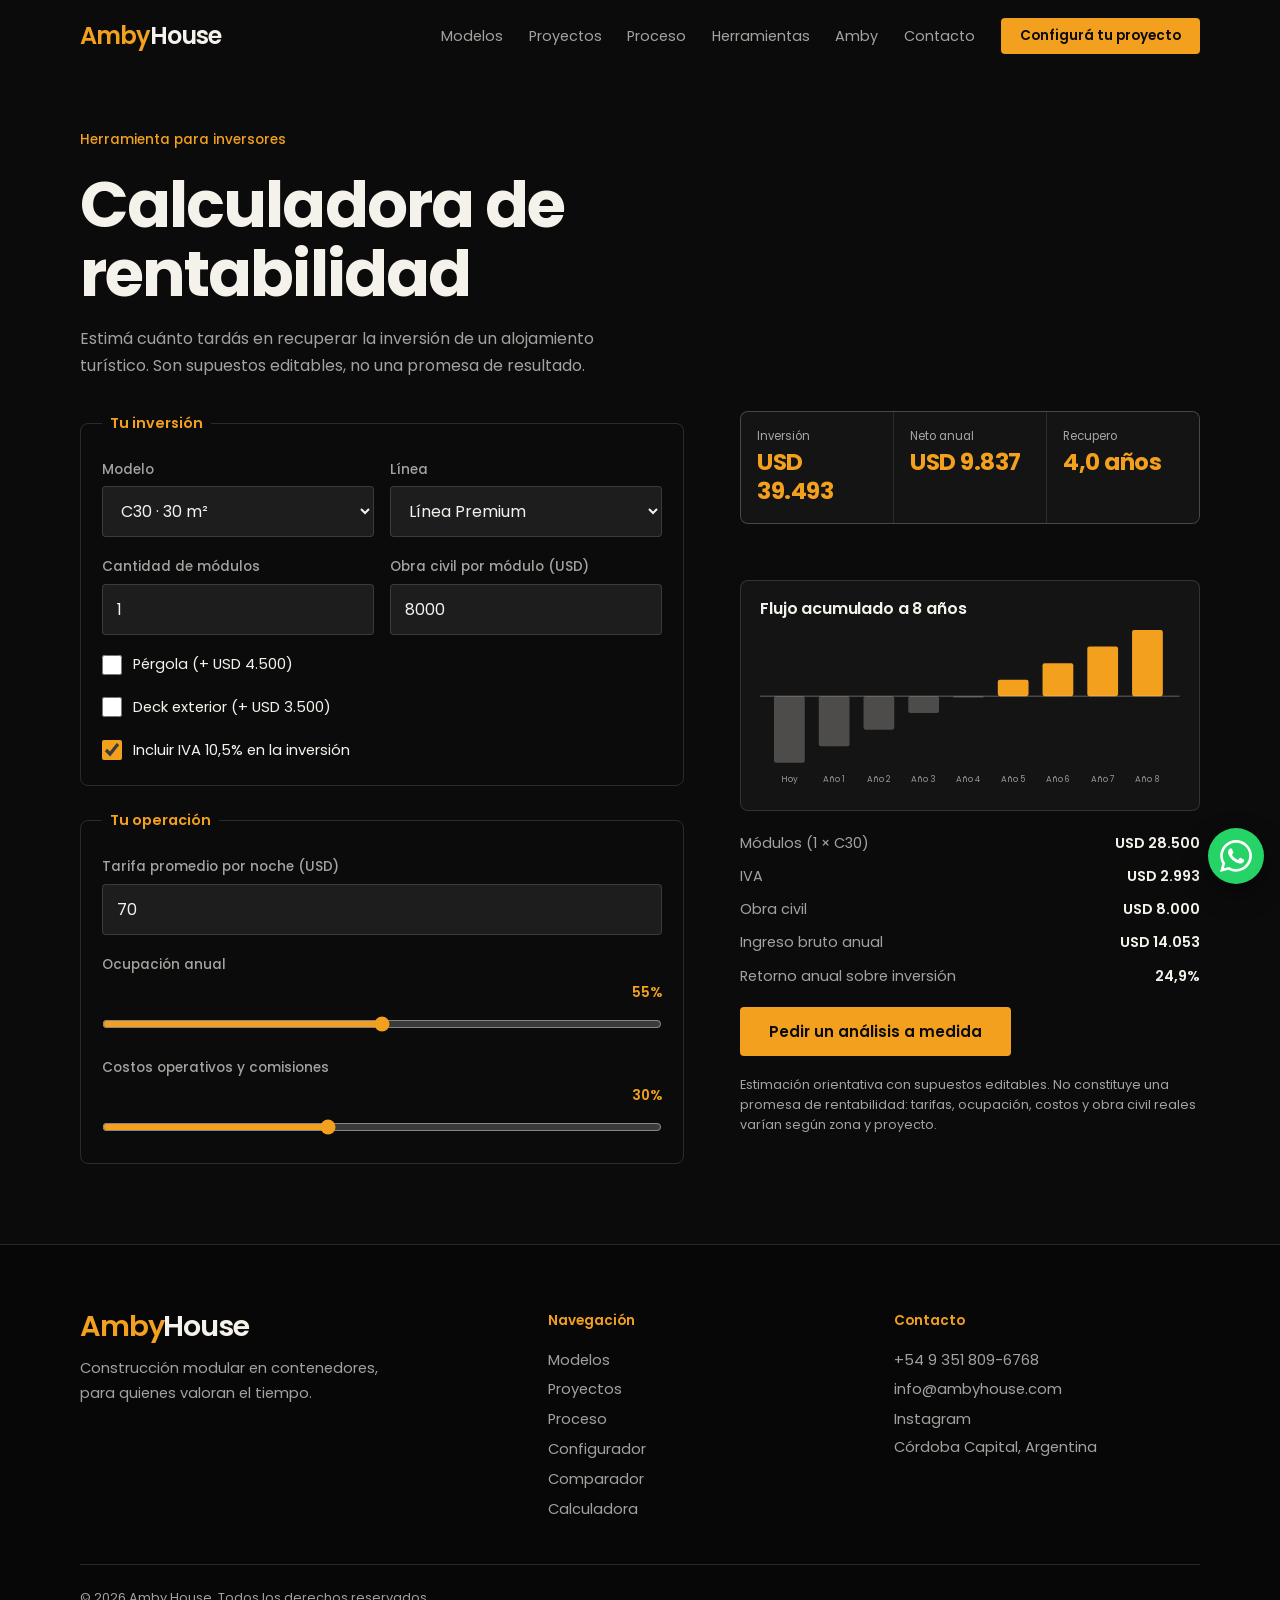
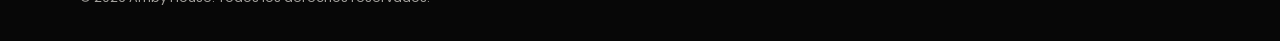
==== calculadora.html @ 0f4a75ae "update" ====
<!DOCTYPE html>
<html lang="es-AR"><head><meta charset="utf-8"><meta name="viewport" content="width=device-width,initial-scale=1,viewport-fit=cover">
<title>Calculadora de rentabilidad | Amby House</title><meta name="description" content="Estimá el retorno de un alojamiento turístico con módulos Amby House: inversión, ingreso anual y años de recupero."><meta name="theme-color" content="#0B0B0B">
<link rel="icon" href="data:image/svg+xml,%3Csvg xmlns='http://www.w3.org/2000/svg' viewBox='0 0 64 64'%3E%3Crect width='64' height='64' rx='12' fill='%230B0B0B'/%3E%3Cpath d='M12 50 32 12l20 38h-9L32 28 21 50z' fill='%23F2A01E'/%3E%3C/svg%3E">
<link rel="preload" href="fonts/poppins-400.woff" as="font" type="font/woff" crossorigin>
<link rel="preload" href="fonts/poppins-600.woff" as="font" type="font/woff" crossorigin>
<link rel="stylesheet" href="css/styles.css">
</head><body data-p="calc"><a class="skip" href="#c">Saltar al contenido</a><div id="hd"></div>
<main id="c" class="pg"><div class="wrap"><p class="eye">Herramienta para inversores</p><h1>Calculadora de rentabilidad</h1><p class="lead">Estimá cuánto tardás en recuperar la inversión de un alojamiento turístico. Son supuestos editables, no una promesa de resultado.</p>
<div class="calc"><div class="kp" id="kp"></div>
<div class="ci"><fieldset><legend>Tu inversión</legend><div class="row2"><label>Modelo<select id="im"></select></label><label>Línea<select id="il"></select></label></div><div class="row2"><label>Cantidad de módulos<input id="ic" type="number" min="1" max="30" value="1" inputmode="numeric"></label><label>Obra civil por módulo (USD)<input id="io" type="number" min="0" step="500" inputmode="numeric"></label></div><label class="chk"><input type="checkbox" id="ip"> Pérgola (+ USD 4.500)</label><label class="chk"><input type="checkbox" id="id"> Deck exterior (+ USD 3.500)</label><label class="chk"><input type="checkbox" id="iv" checked> Incluir IVA 10,5% en la inversión</label></fieldset>
<fieldset><legend>Tu operación</legend><label>Tarifa promedio por noche (USD)<input id="it" type="number" min="10" step="5" inputmode="numeric"></label><label>Ocupación anual<div class="rg"><span></span><output id="oo"></output></div><input id="ioc" type="range" min="15" max="95" step="1"></label><label>Costos operativos y comisiones<div class="rg"><span></span><output id="ok"></output></div><input id="ik" type="range" min="10" max="60" step="1"></label></fieldset></div>
<div class="cr"><div class="chart"><h3>Flujo acumulado a 8 años</h3><div id="ch"></div></div><dl class="bd" id="bd"></dl><div class="acts"><a class="btn" id="cw" href="#" target="_blank" rel="noopener">Pedir un análisis a medida</a></div><p class="disc">Estimación orientativa con supuestos editables. No constituye una promesa de rentabilidad: tarifas, ocupación, costos y obra civil reales varían según zona y proyecto.</p></div></div></div></main><div id="ft"></div>
<script src="js/data.js" defer></script><script src="js/main.js" defer></script><script src="js/pages.js" defer></script></body></html>
---- css/styles.css ----
/* Fuentes propias (sin depender de Google Fonts) */
@font-face{font-family:'Poppins';font-style:normal;font-weight:400;font-display:swap;src:url('../fonts/poppins-400.woff') format('woff')}
@font-face{font-family:'Poppins';font-style:normal;font-weight:500;font-display:swap;src:url('../fonts/poppins-500.woff') format('woff')}
@font-face{font-family:'Poppins';font-style:normal;font-weight:600;font-display:swap;src:url('../fonts/poppins-600.woff') format('woff')}
@font-face{font-family:'Poppins';font-style:normal;font-weight:700;font-display:swap;src:url('../fonts/poppins-700.woff') format('woff')}
@font-face{font-family:'Sora';font-style:normal;font-weight:400;font-display:swap;src:url('../fonts/sora-400.woff') format('woff')}
@font-face{font-family:'Sora';font-style:normal;font-weight:500;font-display:swap;src:url('../fonts/sora-500.woff') format('woff')}
@font-face{font-family:'Sora';font-style:normal;font-weight:600;font-display:swap;src:url('../fonts/sora-600.woff') format('woff')}
:root{--k:#0B0B0B;--k2:#141414;--k3:#1d1d1d;--w:#F5F2EC;--o:#F2A01E;--od:#B9740A;--m:rgba(245,242,236,.66);--ln:rgba(245,242,236,.14);--f:'Poppins',system-ui,sans-serif;--e:cubic-bezier(.2,.7,.2,1);--pad:clamp(1.1rem,4vw,2.5rem)}
*{box-sizing:border-box;margin:0;min-width:0;-webkit-tap-highlight-color:transparent}
html{scroll-behavior:smooth;scroll-padding-top:76px;overflow-x:clip}
body{font:400 1rem/1.7 var(--f);background:var(--k);color:var(--w);overflow-x:clip;-webkit-font-smoothing:antialiased}
img,svg{display:block;max-width:100%}img{background:var(--k3);object-fit:cover;height:auto}
a{color:inherit}:focus-visible{outline:3px solid var(--o);outline-offset:3px}
.skip{position:absolute;left:-999px}.skip:focus{left:8px;top:8px;background:var(--w);color:var(--k);padding:8px;z-index:99}
.wrap{width:100%;max-width:1200px;margin-inline:auto;padding-inline:var(--pad)}
h1,h2,h3{line-height:1.08;letter-spacing:-.03em;font-weight:600}
h2{font-size:clamp(2rem,5vw,3.4rem);margin-bottom:1rem;max-width:18ch}
h3{font-size:1.15rem;letter-spacing:-.01em}
.eye{font-size:.85rem;font-weight:500;color:var(--o);margin-bottom:1.2rem}
.lead{color:var(--m);max-width:52ch;margin-bottom:2rem}
/* botones */
.btn{display:inline-flex;align-items:center;justify-content:center;background:var(--o);color:var(--k);font:600 .95rem/1.2 var(--f);padding:.95rem 1.8rem;border-radius:4px;border:0;text-decoration:none;cursor:pointer;transition:transform .25s var(--e),box-shadow .3s,background .3s}
.btn:hover{box-shadow:0 10px 28px rgba(242,160,30,.35);transform:translateY(-2px)}.btn:active{transform:scale(.97)}
.btn.s{padding:.6rem 1.2rem;font-size:.85rem}.btn.g{background:0;color:var(--w);box-shadow:inset 0 0 0 1.5px rgba(245,242,236,.4)}.btn.g:hover{box-shadow:inset 0 0 0 1.5px var(--o);color:var(--o)}.btn.k{background:var(--k);color:var(--w)}
.acts{display:flex;gap:.8rem;flex-wrap:wrap}
/* header */
.top{position:fixed;inset:0 0 auto;z-index:50;transition:background .3s,box-shadow .3s}.top.sc{background:rgba(11,11,11,.9);backdrop-filter:blur(14px);box-shadow:0 1px 0 var(--ln)}
.top .wrap{display:flex;align-items:center;justify-content:space-between;height:72px}
.brand{font:600 1.5rem/1 var(--f);letter-spacing:-.04em;color:var(--o);text-decoration:none}.brand b{font-weight:600;color:var(--w)}
nav{display:flex;gap:1.8rem;align-items:center}nav a:not(.btn){text-decoration:none;font-size:.9rem;color:var(--m);transition:color .3s}nav a:not(.btn):hover{color:var(--w)}
.burger{display:none;background:0;border:0;width:44px;height:44px;cursor:pointer}.burger i{display:block;height:2px;background:var(--w);margin:7px 10px;transition:transform .3s}
.burger[aria-expanded=true] i:first-child{transform:translateY(4.5px) rotate(45deg)}.burger[aria-expanded=true] i:last-child{transform:translateY(-4.5px) rotate(-45deg)}
/* hero: chapa ondulada de contenedor */
.hero{position:relative;min-height:100svh;display:grid;align-content:end;gap:3rem;padding:8rem 0 2.5rem;overflow:hidden;isolation:isolate;background:radial-gradient(60% 55% at 85% 90%,rgba(242,160,30,.22),transparent 70%),repeating-linear-gradient(90deg,#101010 0 16px,#0a0a0a 16px 22px)}
.hero::after{content:"";position:absolute;inset:0;z-index:-1;background:linear-gradient(180deg,rgba(11,11,11,.2),var(--k) 96%)}
.hero h1{font-size:clamp(2.6rem,8vw,6.4rem);max-width:12ch;font-weight:700;letter-spacing:-.045em}
.sub{max-width:46ch;color:var(--m);font-size:1.1rem;margin:1.6rem 0 2rem}
.num{position:absolute;right:var(--pad);top:50%;transform:translateY(-62%);font:700 clamp(12rem,34vw,30rem)/.8 var(--f);letter-spacing:-.08em;color:transparent;-webkit-text-stroke:2px rgba(242,160,30,.55);user-select:none;pointer-events:none;z-index:-1}
.stats{list-style:none;display:grid;grid-template-columns:repeat(4,minmax(0,1fr));gap:1.2rem;padding-top:1.6rem;border-top:1px solid var(--ln);font-size:.85rem;color:var(--m)}
.stats strong{display:block;font-size:clamp(1.6rem,3.6vw,2.6rem);font-weight:600;color:var(--o);letter-spacing:-.03em;line-height:1.2}
/* secciones */
.sec{padding-block:clamp(4rem,10vw,8rem)}.alt{background:var(--k2)}
.why{display:grid;grid-template-columns:repeat(auto-fit,minmax(min(100%,240px),1fr));gap:1px;background:var(--ln);border:1px solid var(--ln);margin-top:2.5rem}
.why article{background:var(--k);padding:2rem 1.6rem;border-top:3px solid var(--o)}.why p{color:var(--m);margin-top:.7rem;font-size:.95rem}
.chips{display:flex;gap:.5rem;flex-wrap:wrap;margin-bottom:1.8rem}
.chip{background:0;color:var(--w);font:500 .85rem var(--f);border:1.5px solid var(--ln);border-radius:99px;padding:.5rem 1.1rem;cursor:pointer;transition:background .3s,border-color .3s}.chip:hover{border-color:var(--o)}.chip[aria-pressed=true]{background:var(--o);border-color:var(--o);color:var(--k);font-weight:600}
.mods{display:grid;grid-template-columns:repeat(auto-fill,minmax(min(100%,300px),1fr));gap:1.2rem}
.mod{background:var(--k);border:1px solid var(--ln);border-radius:6px;overflow:hidden;display:grid;grid-template-rows:auto 1fr;transition:border-color .3s,transform .4s var(--e);animation:pop .5s var(--e)}
.mod:hover{border-color:var(--o);transform:translateY(-4px)}@keyframes pop{from{opacity:0;transform:translateY(12px)}}
.mod .im{position:relative;overflow:hidden;aspect-ratio:5/4}.mod img{width:100%;height:100%;transition:transform 1s var(--e)}.mod:hover img{transform:scale(1.05)}
.tag{position:absolute;left:.8rem;top:.8rem;background:var(--o);color:var(--k);font-size:.72rem;font-weight:600;padding:.25rem .7rem;border-radius:3px}
.mod .t{padding:1.4rem;display:grid;gap:.5rem;align-content:start}.mod h3{font-size:1.7rem;font-weight:700;letter-spacing:-.03em}
.m2{color:var(--m);font-size:.9rem}.m2 strong{color:var(--o);font-size:1.15rem}
.mod ul{list-style:none;padding:0;margin:.4rem 0 1rem;font-size:.9rem;color:var(--m)}.mod li{padding:.35rem 0 .35rem 1.1rem;border-top:1px solid var(--ln);position:relative}.mod li::before{content:"";position:absolute;left:0;top:1.05em;width:.45rem;height:2px;background:var(--o)}
.mod .btn{justify-self:start}
.note{margin-top:2rem;font-size:.82rem;color:var(--m)}
.steps{list-style:none;padding:0;display:grid;grid-template-columns:repeat(auto-fit,minmax(min(100%,220px),1fr));gap:2rem;margin-top:2.5rem;counter-reset:s;position:relative}
.steps li{counter-increment:s;border-top:1px solid var(--ln);padding-top:1.2rem}.steps li::before{content:"0" counter(s);display:block;font:600 2rem/1 var(--f);color:var(--o);margin-bottom:.9rem}.steps p{color:var(--m);margin-top:.5rem;font-size:.95rem}
/* mención a Amby: única banda clara */
.light{background:var(--w);color:var(--k)}.light h2{max-width:20ch}
.twin{display:grid;grid-template-columns:repeat(2,minmax(0,1fr));gap:1.2rem;margin-top:2.5rem;max-width:900px}
.twin article{border-radius:6px;padding:clamp(1.4rem,3vw,2.2rem);display:grid;gap:.6rem;align-content:start;min-height:18rem}.twin h3{font-size:1.7rem;font-weight:700}
.twin ul{list-style:none;padding:0;margin:.6rem 0 1.2rem}.twin li{padding:.5rem 0;border-top:1px solid currentColor;border-color:rgba(11,11,11,.2)}
.twin .a{background:var(--k);color:var(--w)}.twin .a li{border-color:var(--ln)}.twin .b{background:#fff;box-shadow:inset 0 0 0 1.5px var(--k)}.twin .btn{justify-self:start;margin-top:auto}
.cta{background:radial-gradient(70% 90% at 50% 0%,rgba(242,160,30,.22),transparent 72%),var(--k)}.cta .lead{margin-bottom:2rem}
/* footer */
footer{background:#070707;border-top:1px solid var(--ln);padding-block:4rem 2rem;font-size:.92rem;color:var(--m)}
footer .wrap{display:grid;grid-template-columns:1.4fr 1fr 1fr;gap:2.5rem}footer span{display:block;color:var(--o);font-weight:600;font-size:.85rem;margin-bottom:.8rem}
footer a{display:block;text-decoration:none;padding:.15rem 0;transition:color .3s}footer a:hover{color:var(--w)}footer .brand{display:inline-block;margin-bottom:.8rem;font-size:1.8rem}footer p{max-width:34ch}
.f-bot{grid-column:1/-1;border-top:1px solid var(--ln);padding-top:1.4rem;font-size:.8rem;max-width:none}
.wa{position:fixed;right:max(1rem,env(safe-area-inset-right));bottom:max(1rem,env(safe-area-inset-bottom));z-index:40;width:56px;height:56px;border-radius:50%;display:grid;place-items:center;background:#25D366;color:#fff;box-shadow:0 10px 26px rgba(0,0,0,.4);transition:transform .3s var(--e)}.wa:hover{transform:scale(1.07)}.wa svg{width:32px;height:32px}
.rv{opacity:0;transform:translateY(24px);transition:opacity .8s var(--e),transform .8s var(--e)}.rv.in{opacity:1;transform:none}
@media(max-width:860px){
 .burger{display:block}nav{position:absolute;top:100%;left:0;right:0;flex-direction:column;align-items:flex-start;background:var(--k);padding:1.2rem var(--pad) 1.8rem;gap:1.2rem;border-bottom:1px solid var(--ln);clip-path:inset(0 0 100% 0);transition:clip-path .5s var(--e)}nav.open{clip-path:inset(0)}
 .top{background:rgba(11,11,11,.9);backdrop-filter:blur(14px)}
 .stats{grid-template-columns:repeat(2,minmax(0,1fr))}.num{opacity:.5}
 footer .wrap{grid-template-columns:1fr}}
@media(max-width:700px){.twin{grid-template-columns:minmax(0,1fr)}.twin article{min-height:0}.hero .acts .btn{flex:1}}
@media(prefers-reduced-motion:reduce){*,*::before,*::after{animation:none!important;transition:none!important;scroll-behavior:auto!important}.rv{opacity:1;transform:none}}

/* ===== páginas internas ===== */
.pg{padding-block:8rem 5rem}.pg h1{font-size:clamp(2.2rem,6vw,4rem);margin-bottom:1rem;max-width:18ch;font-weight:700}.pg .lead em{color:var(--o);font-style:normal}
.mod .im{display:block;border:0;padding:0;cursor:pointer;width:100%;background:none}.from{color:var(--w);font-weight:600;margin:.2rem 0 .8rem}.from small{color:var(--m);font-weight:400}.mod .acts{gap:.5rem}
select,input,textarea{font:400 1rem var(--f);color:var(--w);background:var(--k3);border:1.5px solid var(--ln);border-radius:4px;padding:.75rem .9rem;width:100%}select:focus,input:focus,textarea:focus{border-color:var(--o);outline:0}
label{display:grid;gap:.35rem;font-size:.85rem;font-weight:500;color:var(--m)}
.stp{list-style:none;padding:0;display:flex;gap:.5rem;margin:2rem 0}.stp li{flex:1}.stp button{width:100%;background:0;border:0;border-top:2px solid var(--ln);color:var(--m);font:500 .85rem var(--f);padding:.8rem 0 0;text-align:left;cursor:pointer;display:flex;gap:.5rem;align-items:center}.stp b{display:grid;place-items:center;width:24px;height:24px;border-radius:50%;border:1px solid currentColor;font-size:.75rem}
.stp .on button{border-color:var(--o);color:var(--w)}.stp .on b,.stp .done b{background:var(--o);border-color:var(--o);color:var(--k)}.stp .done button{border-color:var(--o)}.stp button:disabled{opacity:.4;cursor:default}
.cfg{display:grid;grid-template-columns:minmax(0,1fr) minmax(0,360px);gap:2.5rem;align-items:start}#panel h2{font-size:clamp(1.5rem,3.4vw,2.2rem);margin-bottom:1.4rem}
.opts{display:grid;grid-template-columns:repeat(auto-fill,minmax(min(100%,190px),1fr));gap:1rem}.opts.two{grid-template-columns:repeat(auto-fit,minmax(min(100%,240px),1fr))}
.opt{text-align:left;background:var(--k2);color:var(--w);font:400 .9rem/1.5 var(--f);border:1.5px solid var(--ln);border-radius:6px;padding:0 0 1rem;cursor:pointer;display:grid;gap:.25rem;overflow:hidden;transition:border-color .3s,transform .3s var(--e)}
.opt:hover{transform:translateY(-3px);border-color:rgba(242,160,30,.6)}.opt[aria-pressed=true]{border-color:var(--o);box-shadow:0 0 0 3px rgba(242,160,30,.2)}.opt img{width:100%;aspect-ratio:5/4;margin-bottom:.5rem}.opt strong,.opt span,.opt em{padding-inline:1rem}.opt strong{font-size:1.1rem}.opt span{color:var(--m)}
.opt.ln{padding-top:1.1rem}.opt em{font-style:normal;color:var(--o);font-weight:600;margin-top:.4rem}.opt em small{color:var(--m);font-weight:400}
.nav2{display:flex;justify-content:space-between;gap:.8rem;margin-top:2rem}.nav2 .btn[hidden]{display:none}.nav2 #next{margin-left:auto}.btn:disabled{opacity:.35;pointer-events:none}
.side{position:sticky;top:92px;background:var(--k2);border:1px solid var(--ln);border-radius:6px;overflow:hidden;display:grid}.side img{width:100%;aspect-ratio:5/4}.side>p{padding:1.6rem}
.side dl,.spec{display:grid;grid-template-columns:auto minmax(0,1fr);gap:.5rem 1.2rem;font-size:.92rem;padding:1.2rem 1.4rem 0}.side dt,.spec dt{color:var(--m)}.side dd,.spec dd{text-align:right;font-weight:600}
.tot{padding:1.2rem 1.4rem 1.4rem;display:grid;gap:.3rem}.tot span{font-size:.8rem;color:var(--m)}.tot strong{font-size:2rem;color:var(--o);letter-spacing:-.02em;line-height:1.1}.tot small{font-size:.74rem;color:var(--m);line-height:1.45}
dialog{background:var(--k2);color:var(--w);border:1px solid var(--ln);border-radius:8px;padding:1.6rem;width:min(92vw,480px);max-height:92svh;margin:auto}dialog::backdrop{background:rgba(0,0,0,.75);backdrop-filter:blur(4px)}
#fm{display:grid;gap:1rem}.sel{color:var(--o);font-weight:600;font-size:.9rem}.err{color:#ff7a7a;font-size:.9rem;min-height:1.2em}
.flt{display:grid;grid-template-columns:2fr 1fr 1fr 1fr auto;gap:1rem;align-items:end;margin:2rem 0 1.2rem}.empty{grid-column:1/-1;color:var(--m);padding:3rem 0}
dialog.pd{width:min(94vw,720px);padding:0;overflow:auto}.pd .t{padding:1.6rem;display:grid;gap:1rem}.pd>div>img{width:100%;aspect-ratio:16/10}.x{position:absolute;right:.8rem;top:.8rem;z-index:2;width:40px;height:40px;border-radius:50%;border:0;background:rgba(0,0,0,.7);color:#fff;cursor:pointer;font-size:1rem}
.crumb{font-size:.85rem;color:var(--m);margin-bottom:1.5rem}.crumb a{text-underline-offset:4px}.md{display:grid;grid-template-columns:minmax(0,1.2fr) minmax(0,1fr);gap:clamp(1.5rem,4vw,3.5rem);align-items:start}
.main{border-radius:6px;overflow:hidden;aspect-ratio:5/4;cursor:zoom-in}.main img{width:100%;height:100%}.thumbs{display:flex;gap:.7rem;margin-top:.8rem}.thumbs button{width:84px;border:1.5px solid var(--ln);border-radius:4px;overflow:hidden;padding:0;background:0;cursor:pointer}.thumbs button:hover{border-color:var(--o)}.thumbs img{aspect-ratio:4/3;width:100%}
.pills{list-style:none;padding:0;display:flex;flex-wrap:wrap;gap:.5rem;margin:0 0 1.2rem}.pills li{border:1px solid var(--ln);border-radius:99px;padding:.3rem .9rem;font-size:.85rem;color:var(--m)}
#md h2{margin-top:4rem}.fx{display:grid;grid-template-columns:repeat(2,minmax(0,1fr));gap:2rem;align-items:start}.fx .spec{padding:0;border-top:1px solid var(--ln)}.fx .spec dt,.fx .spec dd{padding:.8rem 0;border-bottom:1px solid var(--ln)}
.plano{display:grid;place-content:center;gap:.3rem;text-align:center;min-height:16rem;border:1.5px dashed var(--ln);border-radius:6px;color:var(--m)}.plano span{color:var(--w);font-weight:600}
.pn{display:flex;justify-content:space-between;margin-top:3rem;padding-top:1.5rem;border-top:1px solid var(--ln)}.pn a{text-decoration:none;font-weight:600;font-size:1.2rem;transition:color .3s}.pn a:hover{color:var(--o)}
dialog.lb{width:min(96vw,1100px);background:0;border:0;padding:0}.lb img{width:100%;max-height:90svh;object-fit:contain;background:0}
.et{display:grid;grid-template-columns:repeat(auto-fit,minmax(min(100%,300px),1fr));gap:1.2rem;margin-top:2.5rem}.et article{background:var(--k2);border:1px solid var(--ln);border-radius:6px;padding:1.6rem;display:grid;gap:.5rem;align-content:start;position:relative}
.et .n{font:700 3rem/1 var(--f);color:transparent;-webkit-text-stroke:1.5px var(--o);letter-spacing:-.04em}.et p{color:var(--m);font-size:.95rem}.et .eye{margin:0;color:var(--o)}.et ul,.why ul{list-style:none;padding:0;margin-top:.6rem}.et li,.why li{padding:.4rem 0 .4rem 1.1rem;border-top:1px solid var(--ln);position:relative;font-size:.9rem;color:var(--m)}.et li::before,.why li::before{content:"";position:absolute;left:0;top:1.05em;width:.45rem;height:2px;background:var(--o)}
.tip{margin-top:1.6rem;border-left:3px solid var(--o);padding-left:1rem;font-size:.95rem}#fq{max-width:800px;margin-top:1.6rem}
details{border-bottom:1px solid var(--ln);padding:1.2rem 0}summary{cursor:pointer;font-weight:600;list-style:none;display:flex;justify-content:space-between;gap:1rem}summary::-webkit-details-marker{display:none}summary::after{content:"+";color:var(--o);font-size:1.5rem;line-height:1;transition:transform .4s var(--e)}details[open] summary::after{transform:rotate(135deg)}details p{margin-top:.7rem;color:var(--m)}
@media(max-width:860px){.cfg,.md,.fx{grid-template-columns:minmax(0,1fr)}.side{position:static}.flt{grid-template-columns:1fr 1fr}.flt label:first-child{grid-column:1/-1}.stp button{font-size:0;gap:0}.stp .on button{font-size:.85rem;gap:.5rem}}

/* ===== dibujo del módulo, hero, escena y configurador v2 ===== */
.hs{width:100%;height:auto;display:block}.hs text{letter-spacing:.02em}
.hs.a .p{opacity:0;animation:hsin .9s var(--e) var(--d) both}@keyframes hsin{from{opacity:0;transform:translateY(20px)}to{opacity:1;transform:none}}
.hs.sc .p{opacity:0;transform:translateY(14px);transition:opacity .9s,transform .9s var(--e)}.hs.sc .p.on{opacity:1;transform:none}
.hs .gl{animation:glw 3.4s ease-in-out infinite alternate}@keyframes glw{to{opacity:.8}}
.hg{display:grid;grid-template-columns:minmax(0,1.05fr) minmax(0,1fr);gap:clamp(2rem,5vw,4rem);align-items:center}
.hstage{background:rgba(16,16,16,.78);border:1px solid var(--ln);border-radius:10px;padding:1.4rem 1.4rem 1.2rem;backdrop-filter:blur(8px)}
.hread{display:flex;justify-content:space-between;align-items:center;gap:1rem;margin-top:.4rem}.hread strong{display:block;font-size:1.7rem;line-height:1.1;letter-spacing:-.03em}.hread small{color:var(--m);font-size:.85rem}
.hpills{display:flex;gap:.5rem;overflow-x:auto;margin:1.1rem -.2rem 0;padding:.2rem .2rem .3rem;scrollbar-width:none}.hpills::-webkit-scrollbar{display:none}
.hpills button{flex:none;background:0;color:var(--w);font:500 .82rem var(--f);border:1.5px solid var(--ln);border-radius:99px;padding:.5rem 1rem;cursor:pointer;transition:background .3s,border-color .3s}.hpills button:hover{border-color:var(--o)}.hpills button[aria-pressed=true]{background:var(--o);border-color:var(--o);color:var(--k);font-weight:600}
.hero .num{display:none}
/* escena del proceso */
.scn{display:grid;grid-template-columns:minmax(0,1fr) minmax(0,1fr);gap:clamp(2rem,5vw,4.5rem);margin-top:2.5rem;align-items:start}
.scn .stage{position:sticky;top:96px;background:var(--k2);border:1px solid var(--ln);border-radius:10px;padding:1.4rem}.alt .scn .stage{background:var(--k)}
.sl{list-style:none;padding:0;margin:0}.sl li{display:flex;gap:1.3rem;padding:2.4rem 0;min-height:36vh;border-top:1px solid var(--ln);opacity:.38;transition:opacity .6s}.sl li.on{opacity:1}.sl li.done{opacity:.62}
.sl b{font:700 2.2rem/1 var(--f);color:transparent;-webkit-text-stroke:1.5px var(--o);letter-spacing:-.04em;transition:color .5s}.sl li.on b{color:var(--o)}.sl h3{font-size:1.35rem;margin-bottom:.5rem}.sl p{color:var(--m)}
/* configurador v2 */
body[data-p=cfg] .wa{display:none}.cfg{display:grid;grid-template-columns:minmax(0,1fr) minmax(0,440px);grid-template-areas:"cp side";gap:clamp(2rem,5vw,3.5rem);align-items:start;padding-bottom:7.5rem}.cp{grid-area:cp}.side{grid-area:side}
.side{position:sticky;top:92px;padding:0;background:var(--k2);border:1px solid var(--ln);border-radius:10px;overflow:hidden}.pv{padding:1.6rem 1.2rem .6rem;background:radial-gradient(70% 90% at 50% 100%,rgba(242,160,30,.14),transparent 70%)}
.sline{display:none}.side dl{padding-bottom:1.4rem}
.stp{margin:0 0 1.8rem}#panel h2{font-size:clamp(1.6rem,4vw,2.3rem);margin-bottom:1.3rem}
.opts.sm{grid-template-columns:repeat(auto-fill,minmax(min(100%,150px),1fr));gap:.7rem}.opts.sm .opt{padding:1rem 1.1rem;gap:.1rem}.opts.sm .opt strong{padding:0;font-size:1.15rem}.opts.sm .opt span{padding:0;font-size:.85rem}
.bar{position:fixed;inset:auto 0 0;z-index:45;background:rgba(11,11,11,.94);backdrop-filter:blur(14px);border-top:1px solid var(--ln);padding:.85rem 0 max(.85rem,env(safe-area-inset-bottom))}
.bar .wrap{display:flex;align-items:center;gap:.8rem}.bt{flex:1}.bt small{display:block;font-size:.72rem;color:var(--m);line-height:1.2}.bt strong{font-size:1.35rem;color:var(--o);letter-spacing:-.02em;line-height:1.2}.bar .btn[hidden]{display:none}
.plano{padding:1rem}.plano small{display:block;margin-top:.6rem;color:var(--m);font-size:.78rem}.plano .hs{max-width:520px;margin:auto}
/* aire en celular */
@media(max-width:860px){
 .hg,.scn{grid-template-columns:minmax(0,1fr)}.hero{padding-top:7rem}.hstage{padding:1.1rem}
 .scn .stage{top:68px;z-index:4;padding:.8rem}.sl li{min-height:30vh;padding:1.8rem 0}
 .cfg{grid-template-columns:minmax(0,1fr);grid-template-areas:"side" "cp";gap:1.4rem}
 .side{top:64px;z-index:6;margin-inline:calc(var(--pad)*-1);border-radius:0;border-inline:0;background:rgba(11,11,11,.96);backdrop-filter:blur(12px)}.pv{padding:.6rem 1.4rem .2rem}.pv .hs{max-height:150px}.side dl{display:none}.sline{display:block;text-align:center;padding:0 1rem .8rem;font-size:.85rem;font-weight:600;color:var(--m)}
 .pg{padding-top:6.5rem}}
@media(max-width:700px){
 :root{--pad:1.4rem}.sec{padding-block:4.8rem}h2{margin-bottom:1.5rem}.lead{margin-bottom:1.8rem;font-size:1.02rem}.eye{margin-bottom:1rem}
 .hero{gap:2.5rem;padding-bottom:2rem}.hero h1{font-size:clamp(2.45rem,11.5vw,3.3rem);line-height:1.04}.sub{margin:1.3rem 0 1.8rem}.hero .acts .btn{flex:1 1 100%}
 .stats{gap:2rem 1.2rem;padding-top:2rem}.why article{padding:1.8rem 1.4rem}.mods{gap:1.6rem}.mod .t{padding:1.6rem 1.4rem 1.7rem;gap:.7rem}.mod ul{margin:.6rem 0 1rem}.mod li{padding-block:.5rem}
 .chips{margin-bottom:2rem}.steps,.et{gap:1.2rem}.et article{padding:1.8rem 1.4rem}.twin article{padding:1.8rem 1.4rem}
 .stp li:not(.on) span{display:none}.stp button{padding-top:.9rem}.opts{gap:.8rem}.opt.ln{padding:1.3rem 0 1.3rem}
 .md{gap:2rem}#md h2{margin-top:3.2rem}.fx{gap:1.6rem}footer{padding-block:3.4rem 2rem}footer .wrap{gap:2.2rem}
 .flt{gap:1.1rem}details{padding:1.4rem 0}.pn a{font-size:1.05rem}}

/* ajustes tras revisar capturas */
.btn{white-space:nowrap}.bt strong{white-space:nowrap}
@media(max-width:860px){
 body[data-p=cfg] .pg{padding-top:5.4rem}body[data-p=cfg] .pg .eye,body[data-p=cfg] .pg>.wrap>.lead{display:none}
 body[data-p=cfg] .pg h1{font-size:1.5rem;margin:0 0 .6rem;max-width:none}
 .pv .hs{max-height:170px}.stp{margin:1.1rem 0 1.4rem}.stp li:not(.on) span{display:none}
 .bar .btn{padding:.85rem 1.2rem;font-size:.9rem}.bt strong{font-size:1.15rem}.hread .btn{flex:none}}
@media(max-width:380px){.bar .btn.g{display:none}}
@media(max-width:860px){.opts.sm .opt{padding:.7rem 1rem}.opt.ln{padding:.95rem 0}.opt.ln span{font-size:.88rem}.pv .hs{max-height:150px}.stp{margin:.9rem 0 1.1rem}#panel h2{margin-bottom:1rem}}

/* barra de progreso, herramientas, comparador y calculadora */
.prog{position:fixed;inset:0 0 auto;height:3px;z-index:60;background:var(--o);transform-origin:left;transform:scaleX(0)}
.tools{display:grid;grid-template-columns:repeat(auto-fit,minmax(min(100%,300px),1fr));gap:1.2rem;margin-top:2.2rem}
.tool{display:grid;gap:.6rem;padding:2rem 1.6rem;background:var(--k);border:1px solid var(--ln);border-radius:8px;text-decoration:none;transition:border-color .3s,transform .4s var(--e)}.tool:hover{border-color:var(--o);transform:translateY(-4px)}
.tool h3{font-size:1.5rem;font-weight:700}.tool p{color:var(--m);font-size:.95rem}.tool span{color:var(--o);font-weight:600;margin-top:.6rem}
.cmpw{overflow-x:auto;margin-top:1.6rem;border:1px solid var(--ln);border-radius:8px;-webkit-overflow-scrolling:touch}
.cmpt{width:100%;min-width:560px;border-collapse:collapse}.cmpt th,.cmpt td{padding:1rem 1.1rem;text-align:left;border-bottom:1px solid var(--ln);font-size:.92rem;vertical-align:middle}
.cmpt thead th{vertical-align:bottom;background:var(--k2)}.cmpt thead th strong{display:block;font-size:1.3rem;margin-top:.3rem;letter-spacing:-.02em}.cmpt thead th small{color:var(--m);font-weight:400}
.cmpt tbody th{color:var(--m);font-weight:500;width:26%;position:sticky;left:0;background:var(--k);z-index:1}.cmpt td{font-weight:600}.cmpt td.hi{color:var(--o)}.cmpt tr:last-child th,.cmpt tr:last-child td{border-bottom:0}
.cmpt .btn{margin:.2rem .3rem .2rem 0}.cmpt svg{min-width:120px}
.calc{display:grid;grid-template-columns:minmax(0,1fr) minmax(0,460px);grid-template-areas:"ci kp" "ci cr";gap:1.6rem clamp(2rem,5vw,3.5rem);align-items:start;margin-top:2rem}.ci{grid-area:ci;display:grid;gap:1.4rem}.kp{grid-area:kp}.cr{grid-area:cr;display:grid;gap:1.2rem}
.kp{position:sticky;top:84px;z-index:6;display:grid;grid-template-columns:repeat(3,minmax(0,1fr));gap:1px;background:var(--ln);border:1px solid var(--ln);border-radius:8px;overflow:hidden}.kp div{background:var(--k2);padding:1.1rem 1rem}.kp small{display:block;font-size:.72rem;color:var(--m);line-height:1.3}.kp strong{display:block;font-size:clamp(1.05rem,2.4vw,1.45rem);color:var(--o);letter-spacing:-.02em;line-height:1.25;margin-top:.2rem}
.ci fieldset{border:1px solid var(--ln);border-radius:8px;padding:1.4rem 1.3rem;display:grid;gap:1.1rem;min-width:0}.ci legend{padding:0 .5rem;font-weight:600;font-size:.9rem;color:var(--o)}
.row2{display:grid;grid-template-columns:repeat(2,minmax(0,1fr));gap:1rem}.chk{display:flex;align-items:center;gap:.7rem;font-size:.92rem;color:var(--w);font-weight:400}.chk input{width:20px;height:20px;accent-color:var(--o);flex:none}
input[type=range]{padding:0;accent-color:var(--o);height:28px}.rg{display:flex;justify-content:space-between;color:var(--w)}.rg output{color:var(--o);font-weight:600}
.cr .chart{background:var(--k2);border:1px solid var(--ln);border-radius:8px;padding:1.2rem}.cr .chart h3{font-size:1rem;margin-bottom:.4rem}.cr .chart svg{width:100%;height:auto}
.bd{display:grid;grid-template-columns:auto minmax(0,1fr);gap:.55rem 1.2rem;font-size:.9rem}.bd dt{color:var(--m)}.bd dd{text-align:right;font-weight:600}.disc{font-size:.8rem;color:var(--m);line-height:1.55}
@media(max-width:860px){.calc{grid-template-columns:minmax(0,1fr);grid-template-areas:"kp" "ci" "cr"}.kp{top:64px;margin-inline:calc(var(--pad)*-1);border-radius:0;border-inline:0}.kp div{padding:.8rem .8rem}.row2{grid-template-columns:minmax(0,1fr)}}
.tl{display:flex;gap:1.4rem;flex-wrap:wrap;margin-top:1.4rem;font-size:.9rem}.tl a{color:var(--o);text-underline-offset:4px}

/* intro, cinta y contacto */
body.intro{overflow:hidden}body.intro main *,body.intro .top *{animation-play-state:paused!important}
.mq{overflow:hidden;background:var(--o);color:var(--k);border-block:1px solid #000;font:600 .82rem/1 var(--f);text-transform:uppercase;letter-spacing:.08em}.mq div{display:flex;width:max-content;animation:mq 34s linear infinite}.mq span{padding:1.05rem 2.2rem;white-space:nowrap}.mq span::after{content:"";display:inline-block;width:6px;height:6px;margin-left:2.2rem;background:var(--k);transform:rotate(45deg)}@keyframes mq{to{transform:translateX(-50%)}}
.cg{display:grid;grid-template-columns:minmax(0,1fr) minmax(0,460px);gap:clamp(2rem,5vw,4rem);align-items:center}.cta .lead{margin-bottom:1.6rem}.cf{display:grid;gap:1rem;background:var(--k2);border:1px solid var(--ln);border-radius:10px;padding:1.8rem 1.6rem}.cf .btn{width:100%}
@media(max-width:860px){.cg{grid-template-columns:minmax(0,1fr)}}@media(max-width:700px){.cf{padding:1.6rem 1.3rem}.mq span{padding:.95rem 1.6rem}}
@media(prefers-reduced-motion:reduce){.mq div{animation:none}}

/* intro v2 */
.intro{position:fixed;inset:0;z-index:100;overflow:hidden;background:repeating-linear-gradient(90deg,#101010 0 16px,#0a0a0a 16px 22px);transition:transform .95s cubic-bezier(.75,0,.2,1)}.intro.out{transform:translateY(-101%)}
.intro::after{content:"";position:absolute;left:50%;bottom:8vh;width:min(110vw,760px);height:34vh;transform:translateX(-50%);background:radial-gradient(closest-side,rgba(242,160,30,.32),transparent);opacity:0;transition:opacity 1s}.intro.lit::after{opacity:1}
.ih{position:absolute;left:0;right:0;top:14vh;height:36vh;z-index:2;text-align:center}
.icn,.ilogo{position:absolute;inset:0;display:grid;place-content:center;transition:opacity .5s,transform .6s var(--e)}
.ilogo{opacity:0;transform:translateY(18px);transition-delay:.15s}.ilg{font:700 clamp(3.2rem,15vw,6.5rem)/1 var(--f);letter-spacing:-.05em;color:var(--o)}.ilg b{color:var(--w)}.ilogo p{margin-top:.9rem;color:var(--m);font-size:1rem}
.intro.lit .icn{opacity:0;transform:scale(.88)}.intro.lit .ilogo{opacity:1;transform:none}
.ic{position:absolute;left:50%;bottom:11vh;width:min(150vw,820px);margin-left:calc(min(150vw,820px)/-2);z-index:1;animation:idrop 1.9s both}
.ic::before{content:"";position:absolute;left:50%;bottom:92%;width:2px;height:130vh;margin-left:-1px;background:linear-gradient(#2a2a2a,#8a8a8a)}.ic::after{content:"";position:absolute;left:50%;top:calc(8% - 12px);width:12px;height:12px;margin-left:-6px;border:2px solid #aaa;border-radius:50%}
.ic .hs{filter:drop-shadow(0 18px 24px rgba(0,0,0,.6))}.intro .gl{animation:none;opacity:.07;transition:opacity .7s}.intro.lit .gl{opacity:1}
@keyframes idrop{0%{transform:translateY(-120vh);animation-timing-function:cubic-bezier(.45,0,.85,.55)}62%{transform:translateY(0);animation-timing-function:ease-out}72%{transform:translateY(-16px);animation-timing-function:ease-in}82%,100%{transform:translateY(0)}}
/* navbar: menú hamburguesa hasta 1060 px para que nada se pise */
nav{gap:clamp(1.1rem,2vw,1.8rem)}
@media(max-width:1060px){.burger{display:block}nav{position:absolute;top:100%;left:0;right:0;flex-direction:column;align-items:flex-start;background:var(--k);padding:1.2rem var(--pad) 1.8rem;gap:1.2rem;border-bottom:1px solid var(--ln);clip-path:inset(0 0 100% 0);transition:clip-path .5s var(--e)}nav.open{clip-path:inset(0)}.top{background:rgba(11,11,11,.9);backdrop-filter:blur(14px)}}
.intro.lit .ic::before,.intro.lit .ic::after{opacity:0;transition:opacity .5s}.ic::before,.ic::after{transition:opacity .5s}

.intro{cursor:pointer}.ihint{position:absolute;z-index:3;left:0;right:0;bottom:max(1.6rem,env(safe-area-inset-bottom));text-align:center;font-size:.8rem;letter-spacing:.12em;text-transform:uppercase;color:var(--m);opacity:0;animation:ihn 2.4s 1.2s ease-in-out infinite}@keyframes ihn{50%{opacity:.8}}

/* señal sutil de que hay más modelos a los costados (desaparece en cada extremo) */
.hpw{position:relative;margin:1.1rem -.2rem 0}.hpw .hpills{margin:0;position:relative}
.hpw::before,.hpw::after{content:"";position:absolute;top:0;bottom:.3rem;width:46px;pointer-events:none;opacity:0;transition:opacity .35s;z-index:2;background-repeat:no-repeat,no-repeat}
.hpw::before{left:0;background-image:url("data:image/svg+xml,%3Csvg xmlns='http://www.w3.org/2000/svg' width='10' height='16' viewBox='0 0 10 16' fill='none' stroke='%23F5F2EC' stroke-width='1.6' stroke-linecap='round' stroke-linejoin='round'%3E%3Cpath d='M8 1 2 8l6 7'/%3E%3C/svg%3E"),linear-gradient(90deg,#111 20%,rgba(17,17,17,0));background-size:10px 16px,100% 100%;background-position:8px center,0 0}
.hpw::after{right:0;background-image:url("data:image/svg+xml,%3Csvg xmlns='http://www.w3.org/2000/svg' width='10' height='16' viewBox='0 0 10 16' fill='none' stroke='%23F5F2EC' stroke-width='1.6' stroke-linecap='round' stroke-linejoin='round'%3E%3Cpath d='M2 1l6 7-6 7'/%3E%3C/svg%3E"),linear-gradient(270deg,#111 20%,rgba(17,17,17,0));background-size:10px 16px,100% 100%;background-position:calc(100% - 8px) center,0 0}
.hpw.l::before,.hpw.r::after{opacity:.9;animation:hpn 2.6s ease-in-out infinite}@keyframes hpn{50%{opacity:.5}}
@media(prefers-reduced-motion:reduce){.hpw.l::before,.hpw.r::after{animation:none}}
.hread small{line-height:1.5}.hread small b{color:var(--w);font-weight:600;white-space:nowrap}

/* sección Amby House + Amby: cada tarjeta con su propia estética */
.split{display:grid;grid-template-columns:repeat(2,minmax(0,1fr))}.split article{padding:clamp(3.5rem,9vw,7rem) var(--pad);display:grid;align-items:center}.split .bx{max-width:520px;display:grid;gap:1.1rem;justify-items:start}
.sp-h{background:radial-gradient(70% 60% at 0% 100%,rgba(242,160,30,.16),transparent 70%),repeating-linear-gradient(90deg,#101010 0 16px,#0a0a0a 16px 22px);color:var(--w);font-family:var(--f)}.sp-h .bx{justify-self:end}
.sp-h .mk{font:700 clamp(2.6rem,6vw,4.2rem)/1 var(--f);letter-spacing:-.05em;color:var(--o)}.sp-h .mk b{color:var(--w);font-weight:700}.sp-h .d{color:var(--m);max-width:38ch}
.sp-h ul,.sp-a ul{list-style:none;padding:0;margin:.4rem 0 .6rem;width:100%}.sp-h li{padding:.6rem 0 .6rem 1.2rem;border-top:1px solid var(--ln);position:relative;font-size:.95rem}.sp-h li::before{content:"";position:absolute;left:0;top:1.3em;width:.5rem;height:2px;background:var(--o)}
.sp-a{background:radial-gradient(60% 55% at 100% 0%,rgba(242,160,30,.2),transparent 70%),#FDFCFA;color:#141414;font-family:'Sora',var(--f)}.sp-a .bx{justify-self:start;gap:1.2rem}
.ea{font:500 .8rem 'Sora',var(--f);letter-spacing:.14em;text-transform:uppercase;color:#8F5700}
.sp-a .am{font:600 clamp(3.2rem,8vw,5.4rem)/1 'Sora',var(--f);letter-spacing:-.04em;color:#F2A01E}.sp-a .am i{font-style:normal;color:#141414}.sp-a .d{color:#4a4a46;max-width:38ch;line-height:1.7}
.sp-a li{padding:.7rem 0;border-top:1px solid rgba(20,20,20,.12);font-size:.95rem}.sp-a li:last-child{border-bottom:1px solid rgba(20,20,20,.12)}
.ab{display:inline-flex;align-items:center;background:#F2A01E;color:#141414;font:500 .95rem 'Sora',var(--f);padding:.95rem 2rem;border-radius:99px;text-decoration:none;transition:transform .3s var(--e),box-shadow .3s}.ab:hover{transform:translateY(-2px);box-shadow:0 12px 30px rgba(242,160,30,.4)}.ab::after{content:"→";margin-left:.6rem}
@media(max-width:860px){.split{grid-template-columns:minmax(0,1fr)}.sp-h .in,.sp-a .bx{justify-self:start}}
/* escena: progreso */
.sp{height:2px;background:var(--ln);margin:.9rem .2rem .7rem;overflow:hidden}.sp span{display:block;height:100%;background:var(--o);transform-origin:left;transform:scaleX(0);transition:transform .8s var(--e)}.sn{font-size:.82rem;color:var(--m);text-align:center;margin:0}
/* animaciones de páginas internas */
.pg .eye,.pg h1,.pg>.wrap>.lead,.pg>.wrap>.acts,.pg>.wrap>.flt{animation:pgi .9s var(--e) both}.pg h1{animation-delay:.1s}.pg>.wrap>.lead{animation-delay:.2s}.pg>.wrap>.acts,.pg>.wrap>.flt{animation-delay:.3s}@keyframes pgi{from{opacity:0;transform:translateY(22px)}}
.why>.rv:nth-child(2),.et>.rv:nth-child(2),.tools>.rv:nth-child(2){transition-delay:.1s}.why>.rv:nth-child(3),.et>.rv:nth-child(3){transition-delay:.2s}.why>.rv:nth-child(n+4),.et>.rv:nth-child(n+4){transition-delay:.3s}
#pg .mod:nth-child(2){animation-delay:.06s}#pg .mod:nth-child(3){animation-delay:.12s}#pg .mod:nth-child(4){animation-delay:.18s}#pg .mod:nth-child(n+5){animation-delay:.24s}
.im[data-p]{position:relative}.im[data-p]::after{content:"Ver detalle  +";position:absolute;left:0;right:0;bottom:0;padding:1.6rem 1rem .8rem;text-align:left;font:600 .85rem var(--f);color:#fff;background:linear-gradient(transparent,rgba(0,0,0,.85));transform:translateY(100%);transition:transform .4s var(--e)}.mod:hover .im[data-p]::after,.im[data-p]:focus-visible::after{transform:none}
dialog[open]{animation:dlg .45s var(--e)}dialog[open]::backdrop{animation:bdr .45s}@keyframes dlg{from{opacity:0;transform:translateY(18px) scale(.97)}}@keyframes bdr{from{opacity:0}}
details[open] p{animation:dtl .45s var(--e)}@keyframes dtl{from{opacity:0;transform:translateY(-8px)}}
.et article{transition:border-color .4s,transform .5s var(--e)}.et article:hover{border-color:var(--o);transform:translateY(-4px)}
@media(prefers-reduced-motion:reduce){.pg .eye,.pg h1,.pg>.wrap>*{animation:none}}
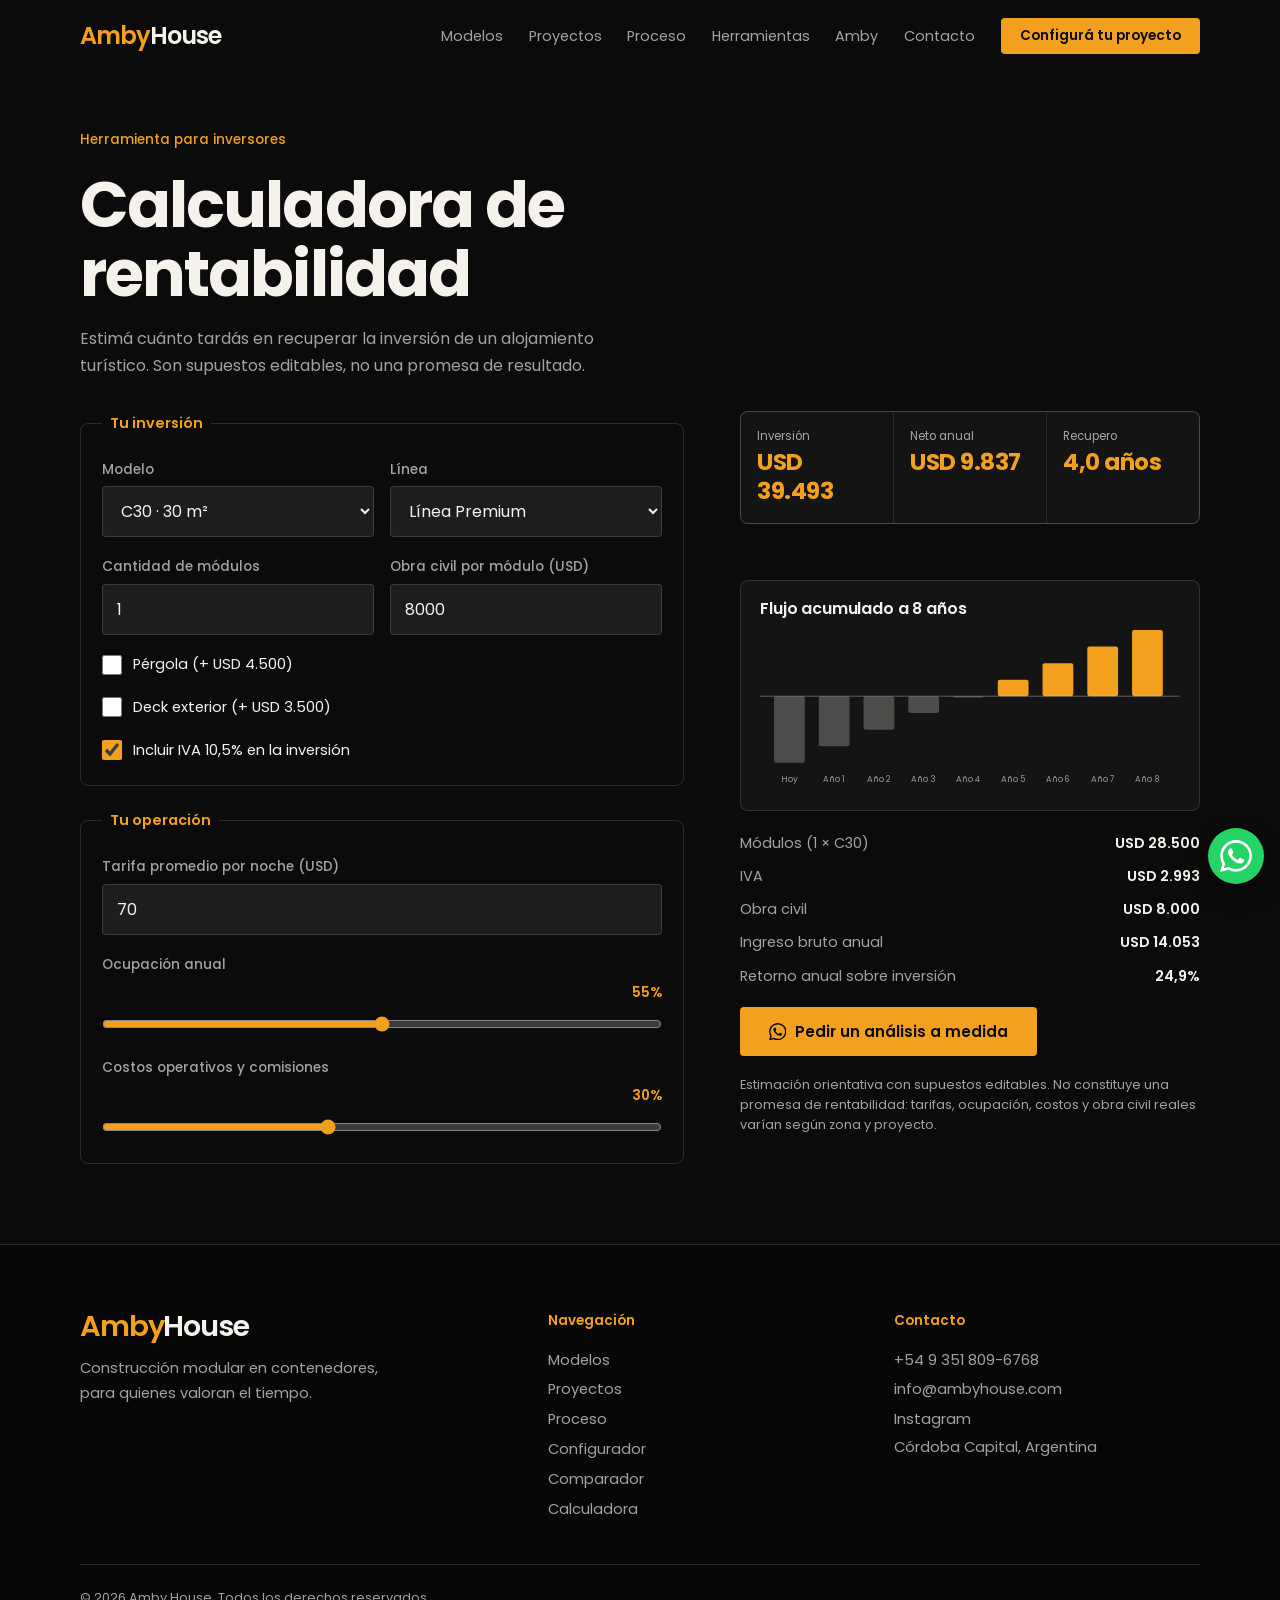
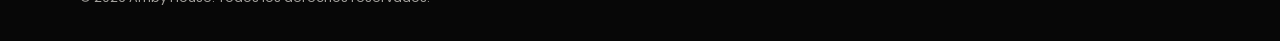
==== commit 615d1a3f: "update" ====
--- a/calculadora.html
+++ b/calculadora.html
@@ -11,4 +11,4 @@
 <div class="ci"><fieldset><legend>Tu inversión</legend><div class="row2"><label>Modelo<select id="im"></select></label><label>Línea<select id="il"></select></label></div><div class="row2"><label>Cantidad de módulos<input id="ic" type="number" min="1" max="30" value="1" inputmode="numeric"></label><label>Obra civil por módulo (USD)<input id="io" type="number" min="0" step="500" inputmode="numeric"></label></div><label class="chk"><input type="checkbox" id="ip"> Pérgola (+ USD 4.500)</label><label class="chk"><input type="checkbox" id="id"> Deck exterior (+ USD 3.500)</label><label class="chk"><input type="checkbox" id="iv" checked> Incluir IVA 10,5% en la inversión</label></fieldset>
 <fieldset><legend>Tu operación</legend><label>Tarifa promedio por noche (USD)<input id="it" type="number" min="10" step="5" inputmode="numeric"></label><label>Ocupación anual<div class="rg"><span></span><output id="oo"></output></div><input id="ioc" type="range" min="15" max="95" step="1"></label><label>Costos operativos y comisiones<div class="rg"><span></span><output id="ok"></output></div><input id="ik" type="range" min="10" max="60" step="1"></label></fieldset></div>
 <div class="cr"><div class="chart"><h3>Flujo acumulado a 8 años</h3><div id="ch"></div></div><dl class="bd" id="bd"></dl><div class="acts"><a class="btn" id="cw" href="#" target="_blank" rel="noopener">Pedir un análisis a medida</a></div><p class="disc">Estimación orientativa con supuestos editables. No constituye una promesa de rentabilidad: tarifas, ocupación, costos y obra civil reales varían según zona y proyecto.</p></div></div></div></main><div id="ft"></div>
-<script src="js/data.js" defer></script><script src="js/main.js" defer></script><script src="js/pages.js" defer></script></body></html>+<script src="js/data.js" defer></script><script src="js/main.js" defer></script></body></html>
--- a/css/styles.css
+++ b/css/styles.css
@@ -3,9 +3,7 @@
 @font-face{font-family:'Poppins';font-style:normal;font-weight:500;font-display:swap;src:url('../fonts/poppins-500.woff') format('woff')}
 @font-face{font-family:'Poppins';font-style:normal;font-weight:600;font-display:swap;src:url('../fonts/poppins-600.woff') format('woff')}
 @font-face{font-family:'Poppins';font-style:normal;font-weight:700;font-display:swap;src:url('../fonts/poppins-700.woff') format('woff')}
-@font-face{font-family:'Sora';font-style:normal;font-weight:400;font-display:swap;src:url('../fonts/sora-400.woff') format('woff')}
-@font-face{font-family:'Sora';font-style:normal;font-weight:500;font-display:swap;src:url('../fonts/sora-500.woff') format('woff')}
-@font-face{font-family:'Sora';font-style:normal;font-weight:600;font-display:swap;src:url('../fonts/sora-600.woff') format('woff')}
+@font-face{font-family:'Sora';font-style:normal;font-weight:400 600;font-display:swap;src:url('../fonts/sora.woff') format('woff')}
 :root{--k:#0B0B0B;--k2:#141414;--k3:#1d1d1d;--w:#F5F2EC;--o:#F2A01E;--od:#B9740A;--m:rgba(245,242,236,.66);--ln:rgba(245,242,236,.14);--f:'Poppins',system-ui,sans-serif;--e:cubic-bezier(.2,.7,.2,1);--pad:clamp(1.1rem,4vw,2.5rem)}
 *{box-sizing:border-box;margin:0;min-width:0;-webkit-tap-highlight-color:transparent}
 html{scroll-behavior:smooth;scroll-padding-top:76px;overflow-x:clip}
@@ -239,3 +237,24 @@
 details[open] p{animation:dtl .45s var(--e)}@keyframes dtl{from{opacity:0;transform:translateY(-8px)}}
 .et article{transition:border-color .4s,transform .5s var(--e)}.et article:hover{border-color:var(--o);transform:translateY(-4px)}
 @media(prefers-reduced-motion:reduce){.pg .eye,.pg h1,.pg>.wrap>*{animation:none}}
+
+/* ===== navbar v2: botón redondo, panel centrado y fondo atenuado ===== */
+.wi{width:1.15em;height:1.15em;margin-right:.55rem;flex:none}
+body:has(#menu.open) .wa{opacity:0;pointer-events:none;transform:translateY(14px) scale(.9)}
+@media(max-width:1060px){
+ .burger{display:grid;place-items:center;position:relative;z-index:3;width:46px;height:46px;border-radius:50%;border:1px solid rgba(245,242,236,.25);background:rgba(245,242,236,.06);transition:border-color .3s,background .3s,transform .25s var(--e)}
+ .burger:active{transform:scale(.92)}
+ .burger i{position:absolute;left:50%;top:50%;width:18px;height:2px;margin:0;border-radius:2px;background:var(--w);transition:transform .5s var(--e),background .3s}
+ .burger i:first-child{transform:translate(-50%,-4px)}.burger i:last-child{transform:translate(-50%,4px)}
+ .burger[aria-expanded=true]{border-color:var(--o);background:var(--o)}.burger[aria-expanded=true] i{background:var(--k)}
+ .burger[aria-expanded=true] i:first-child{transform:translate(-50%,0) rotate(45deg)}.burger[aria-expanded=true] i:last-child{transform:translate(-50%,0) rotate(-45deg)}
+ .top::after{content:"";position:absolute;left:0;right:0;top:100%;height:100dvh;background:rgba(0,0,0,.62);opacity:0;pointer-events:none;transition:opacity .45s var(--e)}
+ .top:has(#menu.open)::after{opacity:1;pointer-events:auto}
+ nav{position:absolute;top:100%;left:0;right:0;z-index:2;flex-direction:column;align-items:center;gap:0;padding:1.5rem var(--pad) 1.8rem;border:0;border-top:1px solid var(--ln);border-radius:0 0 26px 26px;background:radial-gradient(70% 90% at 50% 0%,rgba(242,160,30,.18),transparent 75%),#0e0e0e;box-shadow:0 26px 50px -12px rgba(0,0,0,.7);clip-path:none;opacity:0;transform:translateY(-10px);visibility:hidden;transition:opacity .4s var(--e),transform .5s var(--e),visibility 0s .5s}
+ nav.open{opacity:1;transform:none;visibility:visible;transition:opacity .4s var(--e),transform .5s var(--e),visibility 0s}
+ nav::before{content:"";width:44px;height:2px;border-radius:2px;background:var(--o);margin-bottom:.4rem;transform:scaleX(0);transition:transform .7s var(--e) .2s}nav.open::before{transform:none}
+ nav>a:not(.btn){display:block;width:100%;text-align:center;font:500 1.3rem/1.2 var(--f);letter-spacing:-.02em;color:var(--w);padding:.85rem 0;opacity:0;transform:translateY(10px);transition:opacity .5s var(--e),transform .5s var(--e),color .3s}
+ nav.open>a:not(.btn){opacity:1;transform:none}nav>a:not(.btn):active{color:var(--o)}
+ nav.open>a:nth-child(1){transition-delay:.06s}nav.open>a:nth-child(2){transition-delay:.12s}nav.open>a:nth-child(3){transition-delay:.18s}nav.open>a:nth-child(4){transition-delay:.24s}nav.open>a:nth-child(5){transition-delay:.3s}nav.open>a:nth-child(6){transition-delay:.36s}
+ nav>.btn{margin-top:1.2rem;width:100%;max-width:360px;opacity:0;transition:opacity .5s .45s,transform .3s var(--e),box-shadow .3s}nav.open>.btn{opacity:1}
+}
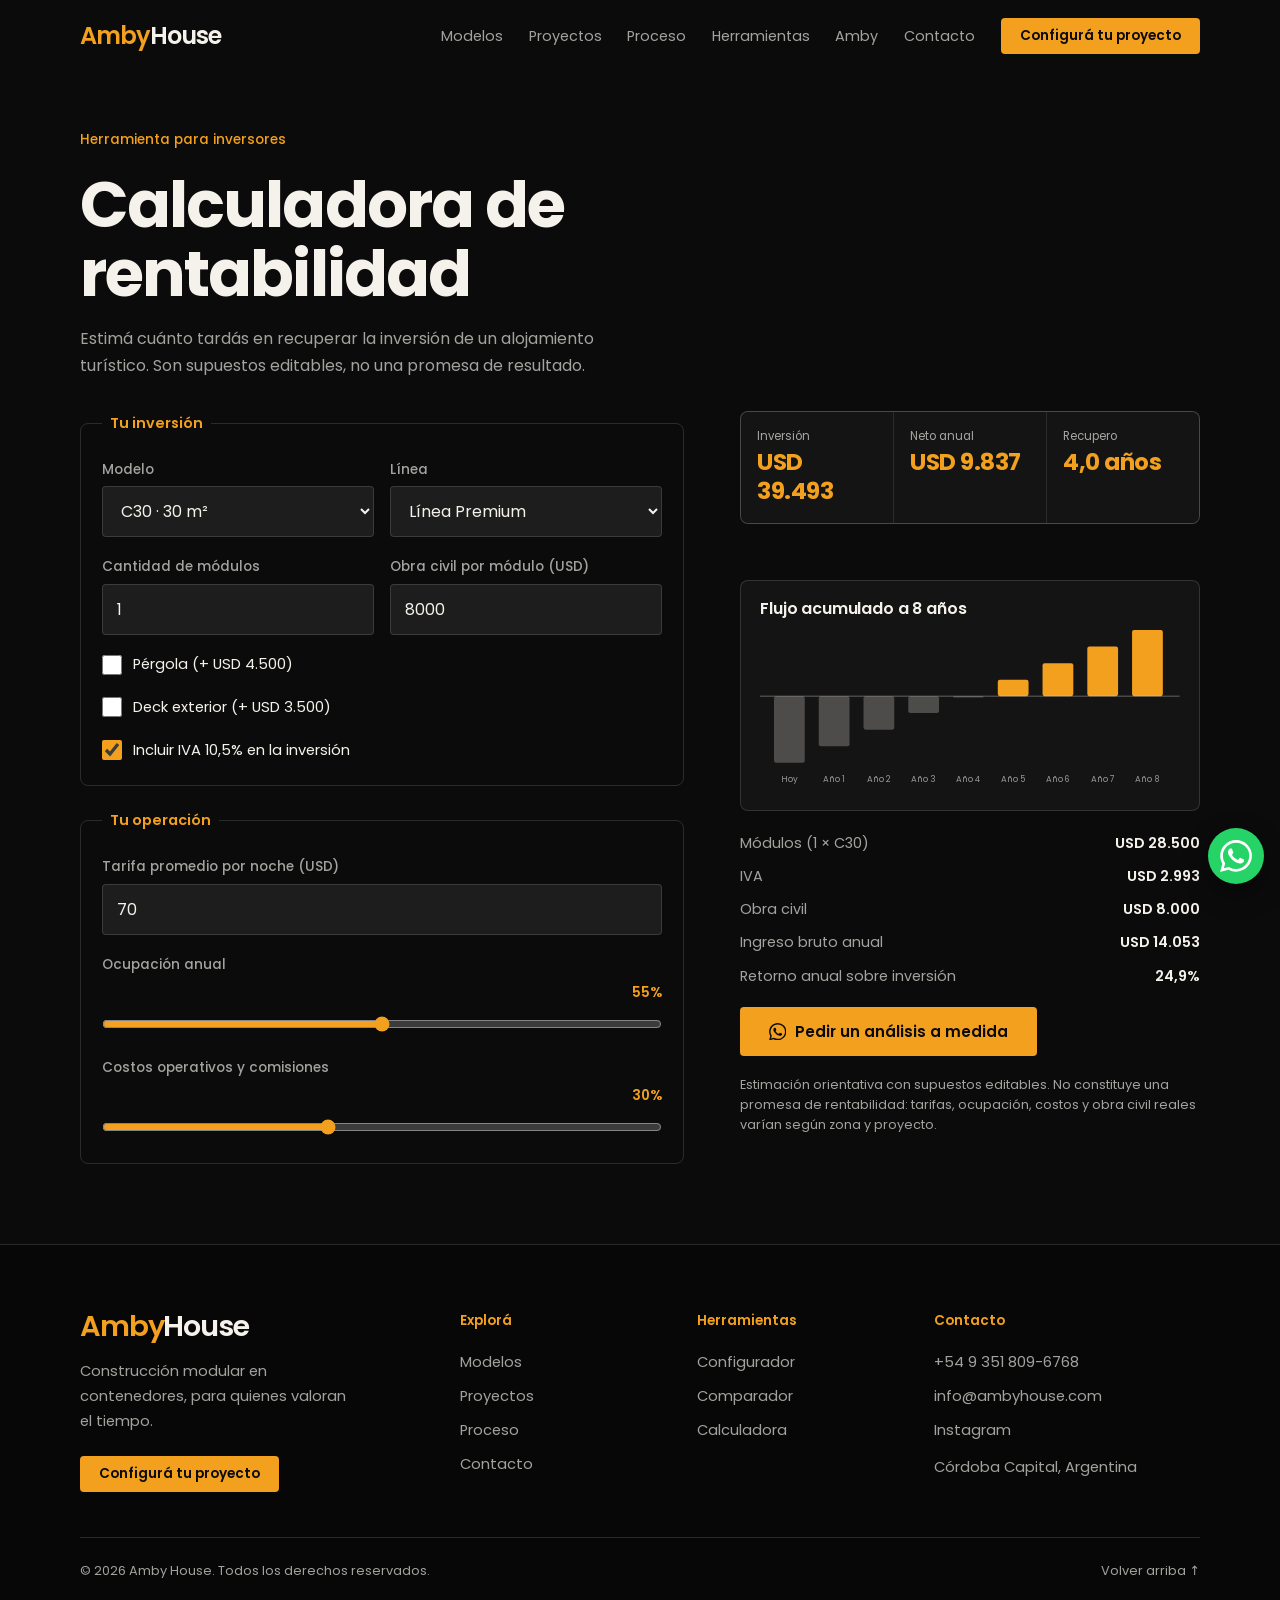
==== commit 991e0300: "update" ====
--- a/calculadora.html
+++ b/calculadora.html
@@ -1,7 +1,7 @@
 <!DOCTYPE html>
 <html lang="es-AR"><head><meta charset="utf-8"><meta name="viewport" content="width=device-width,initial-scale=1,viewport-fit=cover">
-<title>Calculadora de rentabilidad | Amby House</title><meta name="description" content="Estimá el retorno de un alojamiento turístico con módulos Amby House: inversión, ingreso anual y años de recupero."><meta name="theme-color" content="#0B0B0B">
-<link rel="icon" href="data:image/svg+xml,%3Csvg xmlns='http://www.w3.org/2000/svg' viewBox='0 0 64 64'%3E%3Crect width='64' height='64' rx='12' fill='%230B0B0B'/%3E%3Cpath d='M12 50 32 12l20 38h-9L32 28 21 50z' fill='%23F2A01E'/%3E%3C/svg%3E">
+<title>Calculadora de rentabilidad | Amby House</title><meta name="description" content="Estimá el retorno de un alojamiento turístico con módulos Amby House: inversión, ingreso anual y años de recupero."><meta property="og:type" content="website"><meta property="og:locale" content="es_AR"><meta property="og:site_name" content="Amby House"><meta property="og:title" content="Calculadora de rentabilidad | Amby House"><meta property="og:description" content="Estimá el retorno de un alojamiento turístico con módulos Amby House: inversión, ingreso anual y años de recupero."><meta name="twitter:card" content="summary_large_image"><meta property="og:image" content="og-image.jpg"><meta property="og:image:type" content="image/jpeg"><meta property="og:image:width" content="1200"><meta property="og:image:height" content="630"><meta property="og:image:alt" content="Casa modular Amby House con las sierras de Córdoba al fondo"><meta name="twitter:image" content="og-image.jpg"><meta name="theme-color" content="#0B0B0B">
+<link rel="icon" href="favicon.svg" type="image/svg+xml"><link rel="icon" href="favicon.ico" sizes="48x48"><link rel="apple-touch-icon" href="apple-touch-icon.png"><link rel="manifest" href="manifest.webmanifest">
 <link rel="preload" href="fonts/poppins-400.woff" as="font" type="font/woff" crossorigin>
 <link rel="preload" href="fonts/poppins-600.woff" as="font" type="font/woff" crossorigin>
 <link rel="stylesheet" href="css/styles.css">
--- a/css/styles.css
+++ b/css/styles.css
@@ -195,7 +195,7 @@
 .icn,.ilogo{position:absolute;inset:0;display:grid;place-content:center;transition:opacity .5s,transform .6s var(--e)}
 .ilogo{opacity:0;transform:translateY(18px);transition-delay:.15s}.ilg{font:700 clamp(3.2rem,15vw,6.5rem)/1 var(--f);letter-spacing:-.05em;color:var(--o)}.ilg b{color:var(--w)}.ilogo p{margin-top:.9rem;color:var(--m);font-size:1rem}
 .intro.lit .icn{opacity:0;transform:scale(.88)}.intro.lit .ilogo{opacity:1;transform:none}
-.ic{position:absolute;left:50%;bottom:11vh;width:min(150vw,820px);margin-left:calc(min(150vw,820px)/-2);z-index:1;animation:idrop 1.9s both}
+.ic{position:absolute;left:50%;bottom:11vh;width:min(150vw,820px);margin-left:calc(min(150vw,820px)/-2);z-index:1;animation:idrop 1.2s both}
 .ic::before{content:"";position:absolute;left:50%;bottom:92%;width:2px;height:130vh;margin-left:-1px;background:linear-gradient(#2a2a2a,#8a8a8a)}.ic::after{content:"";position:absolute;left:50%;top:calc(8% - 12px);width:12px;height:12px;margin-left:-6px;border:2px solid #aaa;border-radius:50%}
 .ic .hs{filter:drop-shadow(0 18px 24px rgba(0,0,0,.6))}.intro .gl{animation:none;opacity:.07;transition:opacity .7s}.intro.lit .gl{opacity:1}
 @keyframes idrop{0%{transform:translateY(-120vh);animation-timing-function:cubic-bezier(.45,0,.85,.55)}62%{transform:translateY(0);animation-timing-function:ease-out}72%{transform:translateY(-16px);animation-timing-function:ease-in}82%,100%{transform:translateY(0)}}
@@ -258,3 +258,97 @@
  nav.open>a:nth-child(1){transition-delay:.06s}nav.open>a:nth-child(2){transition-delay:.12s}nav.open>a:nth-child(3){transition-delay:.18s}nav.open>a:nth-child(4){transition-delay:.24s}nav.open>a:nth-child(5){transition-delay:.3s}nav.open>a:nth-child(6){transition-delay:.36s}
  nav>.btn{margin-top:1.2rem;width:100%;max-width:360px;opacity:0;transition:opacity .5s .45s,transform .3s var(--e),box-shadow .3s}nav.open>.btn{opacity:1}
 }
+
+/* ===== hero v3: escena a pantalla completa ===== */
+section.hero{height:100vh;height:100dvh;min-height:0;display:flex;flex-direction:column;gap:0;align-content:normal;padding:clamp(4.6rem,9vh,5.6rem) 0 max(.9rem,env(safe-area-inset-bottom));background:#0b0b0b;overflow:hidden}
+section.hero::after{display:none}
+.sky{position:absolute;inset:0;z-index:-2;background:linear-gradient(180deg,#0a0c12 0%,#141b2b 55%,#27324a 100%)}
+.sky.w{opacity:0;transition:opacity 2.2s ease;background:radial-gradient(70% 55% at 50% 84%,rgba(255,196,90,.55),transparent 70%),linear-gradient(180deg,#1b1210 0%,#4a2612 58%,#a4561a 100%)}
+.hero.lit .sky.w{opacity:1}
+.hbox{display:flex;justify-content:space-between;align-items:flex-end;gap:1rem 2rem;flex-wrap:wrap}
+.hero h1{font-size:clamp(2.1rem,4.6vw,3.9rem);max-width:16ch;line-height:1.03}
+.hero .acts{display:flex;gap:.7rem}
+.hscene{flex:1 1 0;min-height:0;position:relative;touch-action:pan-y;cursor:grab;user-select:none;-webkit-user-select:none}
+#hv{position:absolute;inset:0;width:100%;height:100%}
+.mf{fill:#222a3c;transition:fill 2.2s}.mn{fill:#161b28;transition:fill 2.2s}.gd{fill:#0b0b0b}.gline{stroke:rgba(245,242,236,.3);stroke-width:1.5;vector-effect:non-scaling-stroke}
+.hero.lit .mf{fill:#6a381a}.hero.lit .mn{fill:#331c10}.hero.lit .gd{fill:#0d0a08}
+.hctl{padding-top:.5rem}
+.hread{display:flex;justify-content:space-between;align-items:flex-end;gap:1rem;margin:0 0 .8rem}
+.hread small span{opacity:.7}
+.hcfg{color:var(--o);font-weight:600;font-size:.95rem;text-decoration:none;white-space:nowrap;padding:.4rem 0;border-bottom:1.5px solid transparent;transition:border-color .3s}.hcfg:hover{border-color:var(--o)}
+.hpills{margin:0;padding:.1rem;gap:.5rem}
+.hpills button{position:relative;overflow:hidden;display:grid;text-align:left;flex:1 0 auto;min-width:5.1rem;border-radius:8px;padding:.55rem .9rem .8rem;font:inherit;background:rgba(11,11,11,.55);backdrop-filter:blur(6px)}
+.hpills b{font-weight:600;font-size:.85rem;line-height:1.25}.hpills small{font-size:.72rem;color:var(--m)}
+.hpills i{position:absolute;left:0;right:0;bottom:0;height:3px;background:var(--o);transform:scaleX(0);transform-origin:left}
+.hpills button[aria-pressed=true]{background:rgba(242,160,30,.14);border-color:var(--o);color:var(--w);font-weight:400}
+.hpills button[aria-pressed=true] i{transform:scaleX(1)}
+.hpills.on button[aria-pressed=true] i{animation:hfill 5s linear}
+.hpills.ps i,.hpills.off i{animation-play-state:paused}
+@keyframes hfill{from{transform:scaleX(0)}}
+.hpw.r .hpills{-webkit-mask-image:linear-gradient(90deg,#000 90%,transparent);mask-image:linear-gradient(90deg,#000 90%,transparent)}
+.hpw.l .hpills{-webkit-mask-image:linear-gradient(90deg,transparent,#000 10%);mask-image:linear-gradient(90deg,transparent,#000 10%)}
+.hpw.l.r .hpills{-webkit-mask-image:linear-gradient(90deg,transparent,#000 10%,#000 90%,transparent);mask-image:linear-gradient(90deg,transparent,#000 10%,#000 90%,transparent)}
+.sband{background:var(--k)}.sband .stats{border-top:0;padding-block:2.4rem}
+@media(max-width:700px){.hbox{gap:1rem}.hero .acts{width:100%}.hero .acts .btn{flex:1 1 0;padding:.8rem .5rem;font-size:.88rem}.hread small{display:block}.hcfg{font-size:.88rem}}
+@media(max-height:520px){.hero h1{font-size:1.6rem}.hero .acts .btn{padding:.55rem 1rem}}
+
+}
+
+/* hero v3.1: suelo hasta abajo, texto más cerca de la casa */
+section.hero{background:#0c0a09}
+.sky,.sky.w{bottom:auto;height:var(--gy,72%)}
+.sky.w{background:radial-gradient(75% 60% at 50% 100%,rgba(255,196,90,.55),transparent 70%),linear-gradient(180deg,#1b1210 0%,#4a2612 58%,#a4561a 100%)}
+.gd,.hero.lit .gd{fill:#0c0a09}
+.hero .eye{margin-bottom:.6rem;font-size:.82rem;letter-spacing:.02em}
+.hread{display:grid;grid-template-columns:minmax(0,1fr) auto;align-items:baseline;gap:.1rem 1rem}.hread small{grid-column:1/-1}
+.hcfg{font-size:.9rem}
+.hpills button{background:rgba(245,242,236,.06)}.hpills button[aria-pressed=true]{background:rgba(242,160,30,.14)}
+@media(max-width:700px){section.hero{padding:4.4rem 0 calc(4.7rem + env(safe-area-inset-bottom))}.hbox{margin-top:auto}.hscene{flex:0 1 auto;height:38vh;height:38dvh}}
+@media(max-height:700px){.hero .eye{display:none}}
+
+/* footer v2 + botones centrados */
+footer .wrap.ftg{grid-template-columns:1.7fr 1fr 1fr 1.3fr;gap:2.8rem 2rem;align-items:start}
+footer .fb p{margin:.2rem 0 1.4rem;max-width:30ch}
+footer .fc a{padding:.28rem 0}footer .fc p{margin-top:.5rem;max-width:none}
+footer .f-bot{display:flex;justify-content:space-between;align-items:center;gap:.6rem 1rem;flex-wrap:wrap}footer .f-bot p{max-width:none}footer .f-bot a{display:inline;padding:0}
+.ctr{justify-content:center}
+dialog .acts .btn{flex:1}
+@media(max-width:860px){footer .wrap.ftg{grid-template-columns:repeat(2,minmax(0,1fr));gap:2.2rem 1.5rem}footer .fb,footer .fc.ct{grid-column:1/-1}}
+@media(max-width:600px){footer .wrap.ftg{text-align:center}footer .fb p{margin-inline:auto}footer .f-bot{justify-content:center;text-align:center}.pg .acts .btn,.cta .acts .btn,.ctr .btn{flex:1 1 auto}}
+
+/* configurador v2 */
+.opt{position:relative}
+.opt .ck{position:absolute;top:.75rem;right:.75rem;width:22px;height:22px;border-radius:50%;border:1.5px solid var(--ln);display:grid;place-items:center;font:600 .72rem/1 var(--f);font-style:normal;color:transparent;padding:0;transition:background .25s,border-color .25s,color .25s}
+.opt[aria-pressed=true] .ck{background:var(--o);border-color:var(--o);color:var(--k)}
+.opts.sm{grid-template-columns:repeat(auto-fill,minmax(min(100%,165px),1fr))}
+.opts.sm .opt small,.opts.sm .opt em{padding:0}.opts.sm .opt small{color:var(--m);font-size:.78rem;line-height:1.35;margin-top:.2rem}.opts.sm .opt em{margin-top:.55rem;font-size:.85rem}.opts.sm .opt strong{padding-right:1.6rem}
+.sum{border:1px solid var(--ln);border-radius:10px;background:var(--k2);padding:.3rem 1.2rem;display:grid}
+.sum>div{display:flex;justify-content:space-between;gap:1rem;padding:.8rem 0;border-bottom:1px solid var(--ln);font-size:.95rem}.sum>div:last-child{border:0}.sum span{color:var(--m)}.sum b{white-space:nowrap}
+.sum .tt{padding-block:1rem;align-items:baseline}.sum .tt span{color:var(--w);font-weight:600}.sum .tt small{color:var(--m);font-weight:400}.sum .tt b{color:var(--o);font-size:1.5rem;letter-spacing:-.02em}
+.nt{font-size:.8rem;margin:.8rem 0 1.8rem}.fh{font-size:1.15rem;margin-bottom:1rem}
+.ff2{display:grid;grid-template-columns:1fr 1fr;gap:1rem}
+.more{border:1px solid var(--ln);border-radius:8px;padding:.9rem 1.1rem}.more summary{font-weight:500;font-size:.92rem;color:var(--m)}.more[open] summary{margin-bottom:1rem}.more .ff2{margin-bottom:1rem}
+.alt2{font-size:.88rem;color:var(--m)}.lnk{color:var(--o);background:0;border:0;padding:0;font:600 .88rem var(--f);cursor:pointer;text-underline-offset:3px}.lnk:hover{text-decoration:underline}
+@media(max-width:600px){.ff2{grid-template-columns:1fr}}
+/* footer celular v2 */
+@media(max-width:600px){
+footer .wrap.ftg{gap:1.4rem 1rem}
+footer .fc:not(.ct){background:var(--k2);border:1px solid var(--ln);border-radius:10px;padding:1.1rem 1.2rem;text-align:left}
+footer .fc.ct{display:flex;flex-wrap:wrap;justify-content:center;gap:.5rem}
+footer .fc.ct span,footer .fc.ct p{flex:1 1 100%;margin:0}
+footer .fc.ct a{border:1px solid var(--ln);border-radius:99px;padding:.55rem 1.1rem;font-size:.88rem}
+footer .fc.ct p{margin-top:.4rem;font-size:.85rem}
+footer .f-bot{flex-direction:column;gap:.5rem;padding-top:1.2rem}}
+
+/* barra del configurador: volver como flecha + pasos sin cortar */
+#back{gap:.5rem;align-items:center}
+@media(max-width:860px){.stp li{flex:1 1 0;min-width:0}.stp li.on{flex:0 0 auto}}
+@media(max-width:700px){
+#back{order:-1;flex:none;width:46px;height:46px;padding:0}#back .bk{display:none}
+.bar .wrap{gap:.6rem}.bt{flex:none}.bt strong{font-size:1.05rem}.bt small{white-space:nowrap}
+.bar #next{flex:1 1 auto;min-width:0;padding:.85rem .6rem;font-size:.86rem}
+.bar .btn.g:not([hidden]){display:inline-flex}}
+
+/* por qué modular: 2 filas de 2 columnas */
+.why:not(#nc){grid-template-columns:repeat(2,minmax(0,1fr))}
+@media(max-width:600px){.why:not(#nc){grid-template-columns:1fr}}
